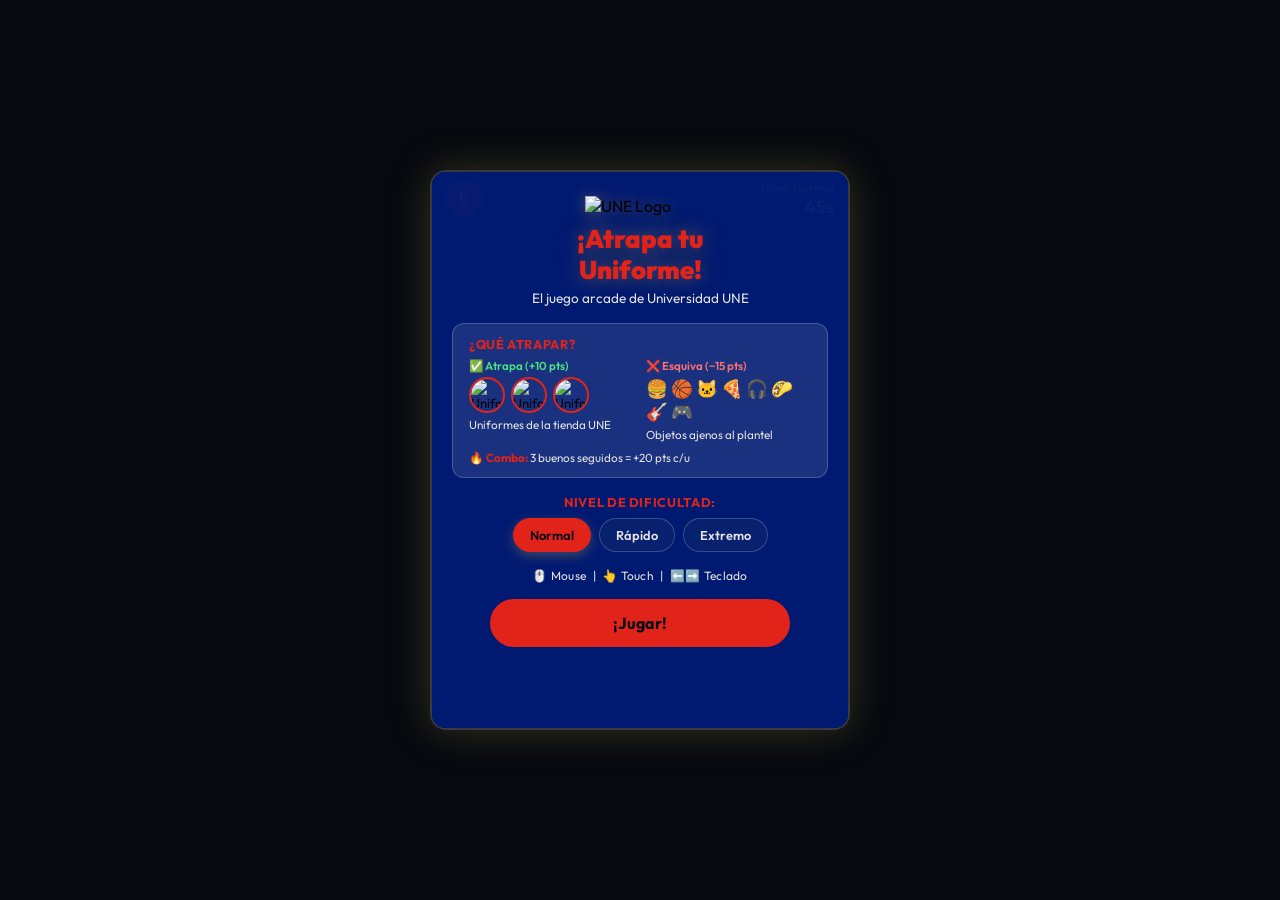
==== index.html @ 5f7579e0 "Primer ajuste" ====
<!doctype html>
<html lang="es">
  <head>
    <meta charset="UTF-8" />
    <meta
      name="viewport"
      content="width=device-width, initial-scale=1.0, maximum-scale=1.0, user-scalable=no"
    />
    <title>¡Atrapa tu Uniforme! – UNE</title>
    <meta
      name="description"
      content="Juego arcade de Universidad UNE. ¡Atrapa los uniformes y acumula puntos!"
    />
    <link rel="preconnect" href="https://fonts.googleapis.com" />
    <link rel="preconnect" href="https://fonts.gstatic.com" crossorigin />
    <link
      href="https://fonts.googleapis.com/css2?family=Outfit:wght@400;600;700;900&display=swap"
      rel="stylesheet"
    />
    <link rel="stylesheet" href="main.css" />
  </head>
  <body>
    <div id="gameWrap">
      <canvas id="c"></canvas>
      <div id="hud" class="hidden">
        <button id="btnPause" class="btn-pause" title="Pausar">⏸</button>
        <div class="hud-score" id="hudScore">0 pts</div>
        <div class="hud-right">
          <div class="hud-round" id="hudRound">Nivel: Normal</div>
          <div class="hud-timer" id="hudTimer">45s</div>
        </div>
      </div>
      <div id="comboToast">🔥 ¡COMBO x<span id="comboNum">3</span>!</div>

      <!-- SCREEN: PAUSE -->
      <div
        class="overlay hidden"
        id="scrPause"
        style="justify-content: center; z-index: 30"
      >
        <div class="game-title">PAUSA</div>
        <button
          class="btn btn-gold"
          id="btnResume"
          style="margin-bottom: 12px; margin-top: 20px"
        >
          ▶ Reanudar
        </button>
        <button
          class="btn btn-gray"
          id="btnRestart"
          style="margin-bottom: 12px"
        >
          🔄 Reiniciar
        </button>
        <button class="btn btn-gray" id="btnExit">🚪 Salir al Menú</button>
      </div>

      <!-- SCREEN: START -->
      <div class="overlay" id="scrStart">
        <img
          class="logo-img"
          src="https://intranet.universidad-une.com/web/image/1820826-e12a11bd/logo%20blanco.png"
          alt="UNE Logo"
        />
        <div class="game-title">¡Atrapa tu<br />Uniforme!</div>
        <div class="game-subtitle">El juego arcade de Universidad UNE</div>
        <div class="legend">
          <h4>¿Qué atrapar?</h4>
          <div class="legend-row">
            <div class="legend-col good">
              <h5>✅ Atrapa (+10 pts)</h5>
              <div class="legend-imgs">
                <img
                  class="legend-thumb"
                  src="https://cdn.shopify.com/s/files/1/0971/1845/4076/files/unestoreuniformes-15.jpg?v=1773875718"
                  alt="Uniforme UNE"
                />
                <img
                  class="legend-thumb"
                  src="https://cdn.shopify.com/s/files/1/0971/1845/4076/files/unestoreuniformes-14.jpg?v=1773875718"
                  alt="Uniforme UNE"
                />
                <img
                  class="legend-thumb"
                  src="https://cdn.shopify.com/s/files/1/0971/1845/4076/files/unestoreuniformes-13.jpg?v=1773875718"
                  alt="Uniforme UNE"
                />
              </div>
              <div class="legend-note">Uniformes de la tienda UNE</div>
            </div>
            <div class="legend-col bad">
              <h5>❌ Esquiva (−15 pts)</h5>
              <div class="legend-emojis">🍔🏀🐱🍕🎧🌮🎸🎮</div>
              <div class="legend-note">Objetos ajenos al plantel</div>
            </div>
          </div>
          <div style="margin-top: 8px; font-size: 0.73rem; color: var(--label)">
            🔥 <b style="color: var(--gold)">Combo:</b> 3 buenos seguidos = +20
            pts c/u
          </div>
        </div>
        <div class="level-selector">
          <label>Nivel de dificultad:</label>
          <div class="level-options">
            <button class="btn-level active" data-level="0">Normal</button>
            <button class="btn-level" data-level="1">Rápido</button>
            <button class="btn-level" data-level="2">Extremo</button>
          </div>
        </div>
        <div class="controls-hint">
          🖱️ Mouse &nbsp;|&nbsp; 👆 Touch &nbsp;|&nbsp; ⬅️➡️ Teclado
        </div>
        <button class="btn btn-gold" id="btnPlay" disabled>
          <span id="btnPlayTxt">Cargando...</span>
        </button>
      </div>

      <!-- SCREEN: GAME OVER + FORM -->
      <div class="overlay hidden" id="scrGameOver">
        <img
          class="logo-img"
          src="https://intranet.universidad-une.com/web/image/website/34/logo/Intranet%20UNE?unique=c33fd40"
          alt="UNE Logo"
        />
        <div
          style="
            font-size: 0.8rem;
            color: var(--label);
            margin-bottom: 4px;
            font-weight: 600;
            text-transform: uppercase;
            letter-spacing: 0.08em;
          "
        >
          Juego terminado
        </div>
        <div class="go-score-big" id="goScore">0</div>
        <div style="font-size: 0.8rem; color: var(--gold); margin-bottom: 2px">
          puntos
        </div>
        <div class="go-msg" id="goMsg"></div>

        <!-- FORM -->
        <div id="captureForm" style="width: 100%">
          <div class="go-divider"></div>
          <div class="form-title">📋 Regístrate para el ranking UNE</div>

          <div id="formStatus" class="status-msg hidden"></div>

          <div class="form-group">
            <label for="fNombre">Nombre *</label>
            <input
              type="text"
              id="fNombre"
              placeholder="Tu nombre"
              maxlength="100"
              autocomplete="given-name"
            />
            <div class="field-error">Mínimo 2 caracteres requeridos</div>
          </div>
          <div class="form-group">
            <label for="fApellidos">Apellidos *</label>
            <input
              type="text"
              id="fApellidos"
              placeholder="Tus apellidos"
              maxlength="100"
              autocomplete="family-name"
            />
            <div class="field-error">Mínimo 2 caracteres requeridos</div>
          </div>
          <div class="form-group">
            <label for="fCorreo">Correo electrónico *</label>
            <input
              type="email"
              id="fCorreo"
              placeholder="tucorreo@ejemplo.com"
              maxlength="200"
              autocomplete="email"
              inputmode="email"
            />
            <div class="field-error">Ingresa un correo válido</div>
          </div>
          <div class="form-group">
            <label for="fTelefono">Teléfono / WhatsApp *</label>
            <input
              type="tel"
              id="fTelefono"
              placeholder="10 dígitos, ej. 3312345678"
              maxlength="20"
              autocomplete="tel"
              inputmode="tel"
            />
            <div class="field-error">Ingresa al menos 10 dígitos</div>
          </div>
          <div class="form-group">
            <label for="fNivel">Nivel / Carrera *</label>
            <select id="fNivel">
              <option value="">— Selecciona tu nivel —</option>
              <option>Secundaria</option>
              <option>Bachillerato</option>
              <option>Ciencias de la Salud</option>
              <option>Gastronomía</option>
              <option>Licenciatura</option>
              <option>Posgrado</option>
            </select>
            <div class="field-error">Selecciona un nivel</div>
          </div>
          <div class="form-group" id="groupCarrera">
            <div class="field-slide" id="slideCarrera">
              <label for="fCarrera">Carrera / Programa *</label>
              <input
                type="text"
                id="fCarrera"
                placeholder="Ej. Medicina, Derecho..."
                maxlength="100"
              />
              <div class="field-error">Mínimo 2 caracteres requeridos</div>
            </div>
          </div>
          <div class="form-group">
            <label for="fPlantel">Plantel *</label>
            <select id="fPlantel">
              <option value="">— Selecciona tu plantel —</option>
              <option>Plantel Torre UNE</option>
              <option>Plantel Tesistán</option>
            </select>
            <div class="field-error">Selecciona un plantel</div>
          </div>

          <input type="hidden" id="fScore" value="0" />
          <input type="hidden" id="fRonda" value="0" />

          <button
            class="btn btn-gold"
            id="btnSubmit"
            style="margin-bottom: 10px"
          >
            <span id="btnSubmitTxt">Enviar mi registro</span>
          </button>
          <div
            id="btnWa"
            class="hidden"
            style="width: 100%; display: none; margin-bottom: 8px"
          >
            <a
              href="https://wa.me/523312345678?text=Hola%20UNE%2C%20jugué%20¡Atrapa%20tu%20Uniforme!"
              target="_blank"
              class="btn btn-green"
              style="text-decoration: none"
            >
              💬 Contactar por WhatsApp
            </a>
          </div>
          <button
            class="btn btn-gray"
            id="btnReplay2"
            style="margin-top: 4px; font-size: 0.85rem"
          >
            Jugar de nuevo sin registrarse
          </button>
        </div>

        <!-- SUCCESS -->
        <div
          id="scrSuccess"
          class="hidden"
          style="
            width: 100%;
            display: none;
            text-align: center;
            padding-top: 20px;
          "
        >
          <div class="success-icon">🎉</div>
          <div class="success-title">¡Registro exitoso!</div>
          <div class="success-sub" id="successSub">
            Gracias, te contactaremos pronto.
          </div>
          <div class="success-pts" id="successPts"></div>
          <button
            class="btn btn-gold"
            id="btnReplaySuccess"
            style="max-width: 100%; margin-top: 8px"
          >
            Jugar de nuevo
          </button>
        </div>
      </div>
    </div>
    <script src="main.js"></script>
  </body>
</html>
---- main.css ----
*,
*::before,
*::after {
  box-sizing: border-box;
  margin: 0;
  padding: 0;
}
:root {
  --color-rojo-une: #e22319;
  --color-azul-une: #001a71;
  --bg: var(--color-azul-une);
  --border: rgba(255, 255, 255, 0.2);
  --gold: var(--color-rojo-une);
  --input-bg: rgba(0, 0, 0, 0.2);
  --label: #e0e0e0;
  --navy: #000c36;
  --red: #ff3b30;
  --green: #34c759;
  --orange: #ff9500;
  --white: #ffffff;
  --canvas-w: 420px;
  --canvas-h: 560px;
}
html,
body {
  height: 100%;
  width: 100%;
  overflow: hidden;
  background: #06090f;
  font-family: "Outfit", sans-serif;
}
body {
  display: flex;
  align-items: center;
  justify-content: center;
  min-height: 100vh;
}
#gameWrap {
  position: relative;
  width: var(--canvas-w);
  max-width: 100vw;
  height: var(--canvas-h);
  max-height: calc(100vh - 0px);
  overflow: hidden;
  border-radius: 16px;
  box-shadow: 0 0 40px rgba(201, 168, 76, 0.25);
  border: 2px solid var(--border);
}
canvas {
  display: block;
  width: 100%;
  height: 100%;
  touch-action: none;
}
/* OVERLAYS */
.overlay {
  position: absolute;
  inset: 0;
  display: flex;
  flex-direction: column;
  align-items: center;
  justify-content: flex-start;
  padding: 24px 20px;
  background: rgba(0, 26, 113, 0.97);
  z-index: 10;
  overflow-y: auto;
  scrollbar-width: thin;
  scrollbar-color: var(--border) transparent;
}
.overlay.hidden {
  display: none;
}
/* LOGO */
.logo-img {
  width: 110px;
  margin-bottom: 8px;
  filter: drop-shadow(0 2px 8px rgba(201, 168, 76, 0.4));
}
/* TITLE */
.game-title {
  font-size: 1.6rem;
  font-weight: 900;
  color: var(--gold);
  text-align: center;
  line-height: 1.2;
  text-shadow: 0 0 20px rgba(201, 168, 76, 0.5);
  margin-bottom: 4px;
}
.game-subtitle {
  font-size: 0.85rem;
  color: var(--label);
  text-align: center;
  margin-bottom: 16px;
}
/* LEGEND */
.legend {
  background: rgba(255, 255, 255, 0.1);
  border: 1px solid var(--border);
  border-radius: 12px;
  padding: 12px 16px;
  width: 100%;
  margin-bottom: 16px;
  font-size: 0.82rem;
}
.legend h4 {
  color: var(--gold);
  font-size: 0.8rem;
  font-weight: 700;
  margin-bottom: 6px;
  text-transform: uppercase;
  letter-spacing: 0.05em;
}
.legend-row {
  display: flex;
  gap: 12px;
  flex-wrap: wrap;
}
.legend-col {
  flex: 1;
  min-width: 120px;
}
.legend-col h5 {
  font-size: 0.72rem;
  font-weight: 600;
  margin-bottom: 4px;
}
.legend-col.good h5 {
  color: #4ade80;
}
.legend-col.bad h5 {
  color: #f87171;
}
.legend-emojis {
  font-size: 1.1rem;
  letter-spacing: 3px;
  color: var(--white);
}
.legend-note {
  display: flex;
  gap: 4px;
  align-items: center;
  margin-top: 4px;
  color: var(--label);
  font-size: 0.73rem;
}
/* LEVEL SELECTOR */
.level-selector {
  width: 100%;
  margin-bottom: 16px;
  text-align: center;
}
.level-selector label {
  color: var(--gold);
  font-size: 0.8rem;
  font-weight: 700;
  text-transform: uppercase;
  letter-spacing: 0.05em;
  margin-bottom: 8px;
  display: block;
}
.level-options {
  display: flex;
  gap: 8px;
  justify-content: center;
}
.btn-level {
  background: rgba(30, 58, 110, 0.25);
  border: 1px solid var(--border);
  color: var(--label);
  padding: 8px 16px;
  border-radius: 20px;
  font-family: "Outfit", sans-serif;
  font-size: 0.8rem;
  font-weight: 600;
  cursor: pointer;
  transition: all 0.2s ease;
}
.btn-level:hover {
  background: rgba(30, 58, 110, 0.4);
}
.btn-level.active {
  background: var(--gold);
  color: #0a0a1a;
  border-color: var(--gold);
  box-shadow: 0 4px 12px rgba(201, 168, 76, 0.3);
}
/* BUTTONS */
.btn {
  display: inline-flex;
  align-items: center;
  justify-content: center;
  gap: 8px;
  padding: 14px 28px;
  border-radius: 30px;
  font-family: "Outfit", sans-serif;
  font-weight: 700;
  font-size: 1rem;
  border: none;
  cursor: pointer;
  transition:
    transform 0.15s,
    box-shadow 0.15s,
    opacity 0.2s;
  width: 100%;
  max-width: 300px;
}
.btn-pause {
  background: var(--color-rojo-une);
  border: 1px solid rgba(255,255,255,0.3);
  color: white;
  width: 36px;
  height: 36px;
  border-radius: 50%;
  font-size: 1.1rem;
  line-height: 1;
  display: flex;
  align-items: center;
  justify-content: center;
  cursor: pointer;
  pointer-events: auto;
  transition: transform 0.2s;
}
.btn-pause:hover {
  transform: scale(1.1);
}
.btn:hover {
  transform: translateY(-2px);
  box-shadow: 0 8px 24px rgba(0, 0, 0, 0.4);
}
.btn:active {
  transform: translateY(0);
}
.btn-gold {
  background: var(--gold);
  color: #0a0a1a;
}
.btn-gold:hover {
  box-shadow: 0 8px 24px rgba(201, 168, 76, 0.4);
}
.btn-green {
  background: #25d366;
  color: var(--white);
}
.btn-gray {
  background: rgba(255, 255, 255, 0.15);
  color: var(--white);
  border: 1px solid var(--border);
}
.btn:disabled {
  opacity: 0.6;
  cursor: not-allowed;
  transform: none;
}
/* HUD */
#hud {
  position: absolute;
  top: 0;
  left: 0;
  right: 0;
  padding: 8px 14px;
  display: flex;
  justify-content: space-between;
  align-items: center;
  background: linear-gradient(to bottom, rgba(0, 26, 113, 0.9), transparent);
  z-index: 5;
  pointer-events: none;
}
.hud-score {
  font-size: 1.3rem;
  font-weight: 900;
  color: var(--gold);
}
.hud-right {
  text-align: right;
}
.hud-round {
  font-size: 0.75rem;
  color: var(--label);
  font-weight: 600;
}
.hud-timer {
  font-size: 1.1rem;
  font-weight: 700;
  color: var(--white);
}
.hud-timer.urgent {
  color: var(--red);
  animation: pulse 0.5s infinite alternate;
}
@keyframes pulse {
  from {
    opacity: 1;
  }
  to {
    opacity: 0.4;
  }
}
/* COMBO TOAST */
#comboToast {
  position: absolute;
  top: 60px;
  left: 50%;
  transform: translateX(-50%) scale(0);
  background: var(--gold);
  color: #0a0a1a;
  padding: 8px 20px;
  border-radius: 20px;
  font-weight: 900;
  font-size: 1rem;
  z-index: 20;
  transition:
    transform 0.25s,
    opacity 0.25s;
  opacity: 0;
  white-space: nowrap;
  pointer-events: none;
}
#comboToast.show {
  transform: translateX(-50%) scale(1);
  opacity: 1;
}
/* GAME OVER */
.go-score-big {
  font-size: 3rem;
  font-weight: 900;
  color: var(--gold);
  text-shadow: 0 0 30px rgba(201, 168, 76, 0.6);
  line-height: 1;
}
.go-msg {
  font-size: 0.9rem;
  color: var(--label);
  text-align: center;
  margin: 6px 0 18px;
}
.go-divider {
  width: 100%;
  height: 1px;
  background: var(--border);
  margin: 16px 0;
}
/* FORM */
.form-title {
  font-size: 1rem;
  font-weight: 700;
  color: var(--white);
  margin-bottom: 12px;
  text-align: center;
}
.form-group {
  width: 100%;
  margin-bottom: 12px;
}
label {
  display: block;
  font-size: 13px;
  color: var(--label);
  margin-bottom: 5px;
  font-weight: 600;
}
input[type="text"],
select {
  width: 100%;
  background: var(--input-bg);
  border: 1.5px solid var(--border);
  border-radius: 10px;
  padding: 0 14px;
  height: 48px;
  color: var(--white);
  font-family: "Outfit", sans-serif;
  font-size: 0.9rem;
  outline: none;
  transition:
    border-color 0.2s,
    box-shadow 0.2s;
  -webkit-appearance: none;
  appearance: none;
}
input[type="text"]:focus,
select:focus {
  border-color: var(--gold);
  box-shadow: 0 0 0 3px rgba(201, 168, 76, 0.15);
}
select {
  background-image: url("data:image/svg+xml,%3Csvg xmlns='http://www.w3.org/2000/svg' width='12' height='8' viewBox='0 0 12 8'%3E%3Cpath fill='%238ab4e0' d='M6 8L0 0h12z'/%3E%3C/svg%3E");
  background-repeat: no-repeat;
  background-position: right 14px center;
  padding-right: 36px;
}
.field-slide {
  overflow: hidden;
  max-height: 0;
  opacity: 0;
  transition:
    max-height 0.35s ease,
    opacity 0.35s ease;
}
.field-slide.visible {
  max-height: 120px;
  opacity: 1;
}
.status-msg {
  display: flex;
  align-items: center;
  gap: 10px;
  border-radius: 10px;
  padding: 12px 14px;
  font-size: 0.85rem;
  font-weight: 600;
  margin-bottom: 12px;
  width: 100%;
  line-height: 1.3;
}
.status-msg.hidden {
  display: none;
}
.status-msg.error {
  background: rgba(231, 76, 60, 0.12);
  border: 1px solid rgba(231, 76, 60, 0.4);
  color: #ff7b6b;
}
.status-msg.warn {
  background: rgba(243, 156, 18, 0.12);
  border: 1px solid rgba(243, 156, 18, 0.4);
  color: #f5b942;
}
.status-msg.ok {
  background: rgba(46, 204, 113, 0.12);
  border: 1px solid rgba(46, 204, 113, 0.4);
  color: #5de08a;
}
.spinner {
  width: 16px;
  height: 16px;
  border: 2px solid transparent;
  border-top-color: currentColor;
  border-radius: 50%;
  animation: spin 0.7s linear infinite;
  flex-shrink: 0;
}
@keyframes spin {
  to {
    transform: rotate(360deg);
  }
}
/* SUCCESS SCREEN */
.success-icon {
  font-size: 3.5rem;
  margin-bottom: 8px;
}
.success-title {
  font-size: 1.4rem;
  font-weight: 900;
  color: var(--gold);
  text-align: center;
  margin-bottom: 6px;
}
.success-sub {
  font-size: 0.88rem;
  color: var(--label);
  text-align: center;
  margin-bottom: 6px;
}
.success-pts {
  font-size: 1.1rem;
  font-weight: 700;
  color: var(--white);
  margin-bottom: 20px;
}
/* Error field */
.field-error {
  font-size: 0.72rem;
  color: #ff7b6b;
  margin-top: 3px;
  display: none;
}
input.invalid,
select.invalid {
  border-color: #e74c3c;
}
input.invalid ~ .field-error,
select.invalid ~ .field-error {
  display: block;
}
/* LEGEND THUMBNAILS */
.legend-imgs {
  display: flex;
  gap: 6px;
  flex-wrap: wrap;
  margin-bottom: 4px;
}
.legend-thumb {
  width: 36px;
  height: 36px;
  border-radius: 50%;
  object-fit: cover;
  border: 2px solid var(--gold);
  flex-shrink: 0;
}
/* CONTROLS HINT */
.controls-hint {
  font-size: 0.75rem;
  color: var(--label);
  margin-bottom: 16px;
  text-align: center;
  letter-spacing: 0.02em;
}
/* INPUT EMAIL / TEL */
input[type="email"],
input[type="tel"] {
  width: 100%;
  background: var(--input-bg);
  border: 1.5px solid var(--border);
  border-radius: 10px;
  padding: 0 14px;
  height: 48px;
  color: var(--white);
  font-family: "Outfit", sans-serif;
  font-size: 0.9rem;
  outline: none;
  transition: border-color 0.2s, box-shadow 0.2s;
  -webkit-appearance: none;
  appearance: none;
}
input[type="email"]:focus,
input[type="tel"]:focus {
  border-color: var(--gold);
  box-shadow: 0 0 0 3px rgba(201, 168, 76, 0.15);
}
input[type="email"].invalid,
input[type="tel"].invalid {
  border-color: #e74c3c;
}
@media (max-width: 440px) {
  #gameWrap {
    border-radius: 0;
    border-left: none;
    border-right: none;
    height: 100vh;
    max-height: 100vh;
  }
}
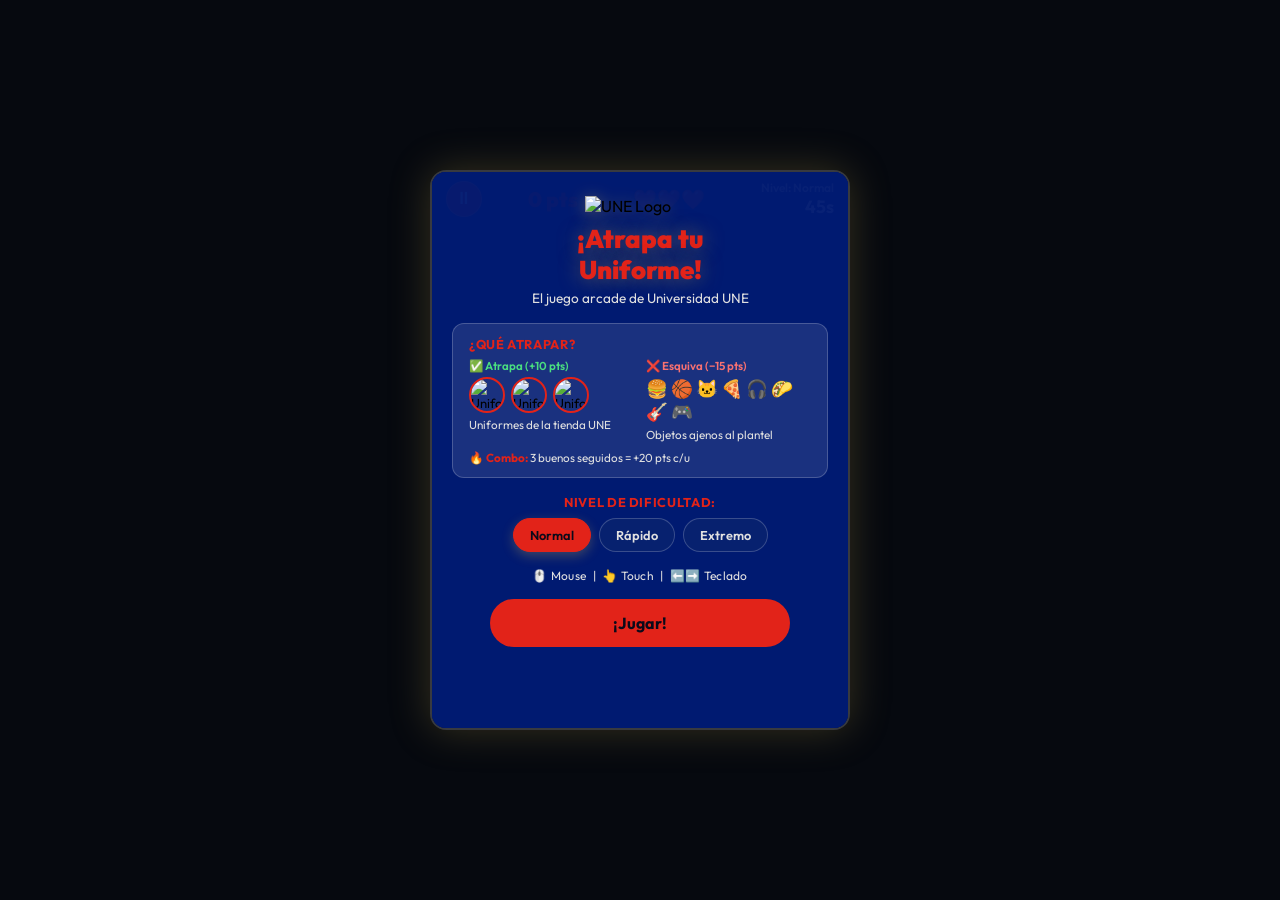
==== commit 3f6fc6a2: "Correción de primeros ajustes retro" ====
--- a/index.html
+++ b/index.html
@@ -6,7 +6,7 @@
       name="viewport"
       content="width=device-width, initial-scale=1.0, maximum-scale=1.0, user-scalable=no"
     />
-    <title>¡Atrapa tu Uniforme! – UNE</title>
+    <title>¡Atrapa tu Uniforme! - UNE</title>
     <meta
       name="description"
       content="Juego arcade de Universidad UNE. ¡Atrapa los uniformes y acumula puntos!"
@@ -25,6 +25,13 @@
       <div id="hud" class="hidden">
         <button id="btnPause" class="btn-pause" title="Pausar">⏸</button>
         <div class="hud-score" id="hudScore">0 pts</div>
+        <div
+          class="hud-lives"
+          id="hudLives"
+          style="font-size: 1.2rem; margin: 0 10px"
+        >
+          ❤️❤️❤️
+        </div>
         <div class="hud-right">
           <div class="hud-round" id="hudRound">Nivel: Normal</div>
           <div class="hud-timer" id="hudTimer">45s</div>
@@ -120,7 +127,7 @@
       <div class="overlay hidden" id="scrGameOver">
         <img
           class="logo-img"
-          src="https://intranet.universidad-une.com/web/image/website/34/logo/Intranet%20UNE?unique=c33fd40"
+          src="https://intranet.universidad-une.com/web/image/1820826-e12a11bd/logo%20blanco.png"
           alt="UNE Logo"
         />
         <div
@@ -260,6 +267,13 @@
           >
             Jugar de nuevo sin registrarse
           </button>
+          <button
+            class="btn btn-gray"
+            id="btnExit2"
+            style="margin-top: 4px; font-size: 0.85rem"
+          >
+            Ir al menú principal
+          </button>
         </div>
 
         <!-- SUCCESS -->
--- a/main.css
+++ b/main.css
@@ -526,6 +526,201 @@
 input[type="tel"]:focus {
   border-color: var(--gold);
   box-shadow: 0 0 0 3px rgba(201, 168, 76, 0.15);
+  margin: 6px 0 18px;
+}
+.go-divider {
+  width: 100%;
+  height: 1px;
+  background: var(--border);
+  margin: 16px 0;
+}
+/* FORM */
+.form-title {
+  font-size: 1rem;
+  font-weight: 700;
+  color: var(--white);
+  margin-bottom: 12px;
+  text-align: center;
+}
+.form-group {
+  width: 100%;
+  margin-bottom: 12px;
+}
+label {
+  display: block;
+  font-size: 13px;
+  color: var(--label);
+  margin-bottom: 5px;
+  font-weight: 600;
+}
+input[type="text"],
+select {
+  width: 100%;
+  background: var(--input-bg);
+  border: 1.5px solid var(--border);
+  border-radius: 10px;
+  padding: 0 14px;
+  height: 48px;
+  color: var(--white);
+  font-family: "Outfit", sans-serif;
+  font-size: 0.9rem;
+  outline: none;
+  transition:
+    border-color 0.2s,
+    box-shadow 0.2s;
+  -webkit-appearance: none;
+  appearance: none;
+}
+input[type="text"]:focus,
+select:focus {
+  border-color: var(--gold);
+  box-shadow: 0 0 0 3px rgba(201, 168, 76, 0.15);
+}
+select {
+  background-image: url("data:image/svg+xml,%3Csvg xmlns='http://www.w3.org/2000/svg' width='12' height='8' viewBox='0 0 12 8'%3E%3Cpath fill='%238ab4e0' d='M6 8L0 0h12z'/%3E%3C/svg%3E");
+  background-repeat: no-repeat;
+  background-position: right 14px center;
+  padding-right: 36px;
+}
+.field-slide {
+  overflow: hidden;
+  max-height: 0;
+  opacity: 0;
+  transition:
+    max-height 0.35s ease,
+    opacity 0.35s ease;
+}
+.field-slide.visible {
+  max-height: 120px;
+  opacity: 1;
+}
+.status-msg {
+  display: flex;
+  align-items: center;
+  gap: 10px;
+  border-radius: 10px;
+  padding: 12px 14px;
+  font-size: 0.85rem;
+  font-weight: 600;
+  margin-bottom: 12px;
+  width: 100%;
+  line-height: 1.3;
+}
+.status-msg.hidden {
+  display: none;
+}
+.status-msg.error {
+  background: rgba(231, 76, 60, 0.12);
+  border: 1px solid rgba(231, 76, 60, 0.4);
+  color: #ff7b6b;
+}
+.status-msg.warn {
+  background: rgba(243, 156, 18, 0.12);
+  border: 1px solid rgba(243, 156, 18, 0.4);
+  color: #f5b942;
+}
+.status-msg.ok {
+  background: rgba(46, 204, 113, 0.12);
+  border: 1px solid rgba(46, 204, 113, 0.4);
+  color: #5de08a;
+}
+.spinner {
+  width: 16px;
+  height: 16px;
+  border: 2px solid transparent;
+  border-top-color: currentColor;
+  border-radius: 50%;
+  animation: spin 0.7s linear infinite;
+  flex-shrink: 0;
+}
+@keyframes spin {
+  to {
+    transform: rotate(360deg);
+  }
+}
+/* SUCCESS SCREEN */
+.success-icon {
+  font-size: 3.5rem;
+  margin-bottom: 8px;
+}
+.success-title {
+  font-size: 1.4rem;
+  font-weight: 900;
+  color: var(--gold);
+  text-align: center;
+  margin-bottom: 6px;
+}
+.success-sub {
+  font-size: 0.88rem;
+  color: var(--label);
+  text-align: center;
+  margin-bottom: 6px;
+}
+.success-pts {
+  font-size: 1.1rem;
+  font-weight: 700;
+  color: var(--white);
+  margin-bottom: 20px;
+}
+/* Error field */
+.field-error {
+  font-size: 0.72rem;
+  color: #ff7b6b;
+  margin-top: 3px;
+  display: none;
+}
+input.invalid,
+select.invalid {
+  border-color: #e74c3c;
+}
+input.invalid ~ .field-error,
+select.invalid ~ .field-error {
+  display: block;
+}
+/* LEGEND THUMBNAILS */
+.legend-imgs {
+  display: flex;
+  gap: 6px;
+  flex-wrap: wrap;
+  margin-bottom: 4px;
+}
+.legend-thumb {
+  width: 36px;
+  height: 36px;
+  border-radius: 50%;
+  object-fit: cover;
+  border: 2px solid var(--gold);
+  flex-shrink: 0;
+}
+/* CONTROLS HINT */
+.controls-hint {
+  font-size: 0.75rem;
+  color: var(--label);
+  margin-bottom: 16px;
+  text-align: center;
+  letter-spacing: 0.02em;
+}
+/* INPUT EMAIL / TEL */
+input[type="email"],
+input[type="tel"] {
+  width: 100%;
+  background: var(--input-bg);
+  border: 1.5px solid var(--border);
+  border-radius: 10px;
+  padding: 0 14px;
+  height: 48px;
+  color: var(--white);
+  font-family: "Outfit", sans-serif;
+  font-size: 0.9rem;
+  outline: none;
+  transition: border-color 0.2s, box-shadow 0.2s;
+  -webkit-appearance: none;
+  appearance: none;
+}
+input[type="email"]:focus,
+input[type="tel"]:focus {
+  border-color: var(--gold);
+  box-shadow: 0 0 0 3px rgba(201, 168, 76, 0.15);
 }
 input[type="email"].invalid,
 input[type="tel"].invalid {
@@ -540,3 +735,19 @@
     max-height: 100vh;
   }
 }
+
+.life-lost {
+  animation: lifeLostAnim 0.6s cubic-bezier(0.36, 0.07, 0.19, 0.97) both;
+  color: #ff3b30 !important;
+  text-shadow: 0 0 15px rgba(255, 59, 48, 0.8);
+}
+
+@keyframes lifeLostAnim {
+  0% { transform: scale(1); }
+  15% { transform: scale(1.6) translateX(-4px); }
+  30% { transform: scale(1.6) translateX(4px); }
+  45% { transform: scale(1.4) translateX(-4px); }
+  60% { transform: scale(1.4) translateX(4px); }
+  75% { transform: scale(1.2) translateX(-2px); }
+  100% { transform: scale(1); }
+}
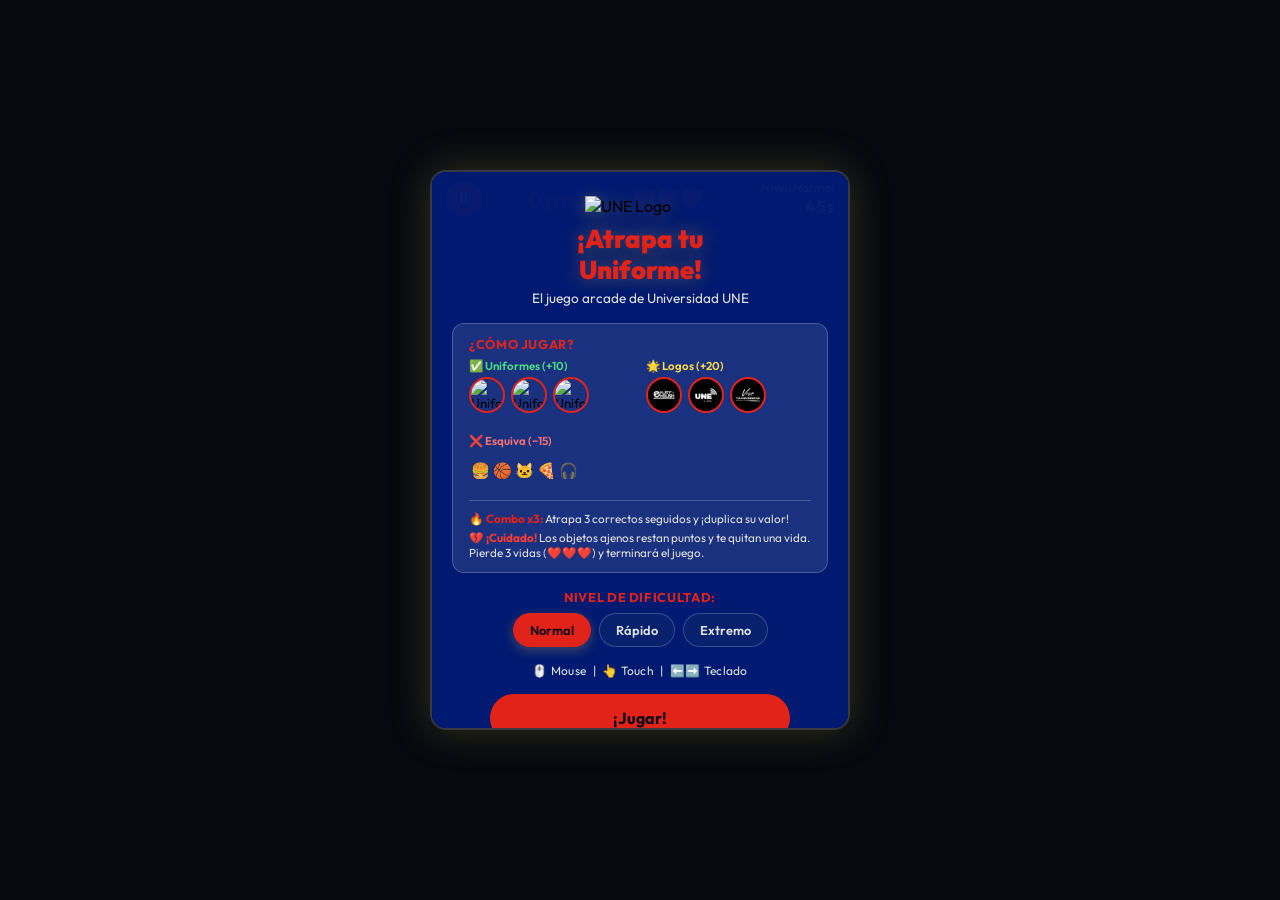
==== commit 7906ec2d: "mejoras finales" ====
--- a/index.html
+++ b/index.html
@@ -73,38 +73,90 @@
         <div class="game-title">¡Atrapa tu<br />Uniforme!</div>
         <div class="game-subtitle">El juego arcade de Universidad UNE</div>
         <div class="legend">
-          <h4>¿Qué atrapar?</h4>
-          <div class="legend-row">
+          <h4>¿Cómo jugar?</h4>
+          <div class="legend-row" style="margin-bottom: 12px; row-gap: 16px">
             <div class="legend-col good">
-              <h5>✅ Atrapa (+10 pts)</h5>
+              <h5>✅ Uniformes (+10)</h5>
               <div class="legend-imgs">
                 <img
                   class="legend-thumb"
                   src="https://cdn.shopify.com/s/files/1/0971/1845/4076/files/unestoreuniformes-15.jpg?v=1773875718"
-                  alt="Uniforme UNE"
+                  alt="Uniforme"
                 />
                 <img
                   class="legend-thumb"
                   src="https://cdn.shopify.com/s/files/1/0971/1845/4076/files/unestoreuniformes-14.jpg?v=1773875718"
-                  alt="Uniforme UNE"
+                  alt="Uniforme"
                 />
                 <img
                   class="legend-thumb"
                   src="https://cdn.shopify.com/s/files/1/0971/1845/4076/files/unestoreuniformes-13.jpg?v=1773875718"
-                  alt="Uniforme UNE"
+                  alt="Uniforme"
                 />
               </div>
-              <div class="legend-note">Uniformes de la tienda UNE</div>
-            </div>
+            </div>
+
+            <div class="legend-col good">
+              <h5 style="color: #ffda47">🌟 Logos (+20)</h5>
+              <div class="legend-imgs">
+                <img
+                  class="legend-thumb"
+                  src="logos/enjoy.png"
+                  style="background: #000000; object-fit: contain; padding: 2px"
+                  alt="Logo"
+                />
+                <img
+                  class="legend-thumb"
+                  src="logos/linea.png"
+                  style="background: #000000; object-fit: contain; padding: 2px"
+                  alt="Logo"
+                />
+                <img
+                  class="legend-thumb"
+                  src="logos/vtu.png"
+                  style="background: #000000; object-fit: contain; padding: 2px"
+                  alt="Logo"
+                />
+              </div>
+            </div>
+
             <div class="legend-col bad">
-              <h5>❌ Esquiva (−15 pts)</h5>
-              <div class="legend-emojis">🍔🏀🐱🍕🎧🌮🎸🎮</div>
-              <div class="legend-note">Objetos ajenos al plantel</div>
-            </div>
-          </div>
-          <div style="margin-top: 8px; font-size: 0.73rem; color: var(--label)">
-            🔥 <b style="color: var(--gold)">Combo:</b> 3 buenos seguidos = +20
-            pts c/u
+              <h5>❌ Esquiva (−15)</h5>
+              <div
+                class="legend-emojis"
+                style="
+                  font-size: 0.95rem;
+                  display: flex;
+                  align-items: center;
+                  height: 36px;
+                  border: 2px solid transparent;
+                "
+              >
+                🍔🏀🐱🍕🎧
+              </div>
+            </div>
+          </div>
+
+          <div
+            style="
+              font-size: 0.73rem;
+              color: var(--label);
+              display: flex;
+              flex-direction: column;
+              gap: 4px;
+              border-top: 1px solid var(--border);
+              padding-top: 10px;
+            "
+          >
+            <div>
+              🔥 <b style="color: var(--gold)">Combo x3:</b> Atrapa 3 correctos
+              seguidos y ¡duplica su valor!
+            </div>
+            <div>
+              💔 <b style="color: var(--red)">¡Cuidado!</b> Los objetos ajenos
+              restan puntos y te quitan una vida. Pierde 3 vidas (❤️❤️❤️) y
+              terminará el juego.
+            </div>
           </div>
         </div>
         <div class="level-selector">
@@ -239,41 +291,55 @@
           <input type="hidden" id="fScore" value="0" />
           <input type="hidden" id="fRonda" value="0" />
 
-          <button
-            class="btn btn-gold"
-            id="btnSubmit"
-            style="margin-bottom: 10px"
+          <div
+            style="
+              display: flex;
+              flex-direction: column;
+              align-items: center;
+              width: 100%;
+            "
           >
-            <span id="btnSubmitTxt">Enviar mi registro</span>
-          </button>
-          <div
-            id="btnWa"
-            class="hidden"
-            style="width: 100%; display: none; margin-bottom: 8px"
-          >
-            <a
-              href="https://wa.me/523312345678?text=Hola%20UNE%2C%20jugué%20¡Atrapa%20tu%20Uniforme!"
-              target="_blank"
-              class="btn btn-green"
-              style="text-decoration: none"
+            <button
+              class="btn btn-gold"
+              id="btnSubmit"
+              style="margin-bottom: 10px"
             >
-              💬 Contactar por WhatsApp
-            </a>
-          </div>
-          <button
-            class="btn btn-gray"
-            id="btnReplay2"
-            style="margin-top: 4px; font-size: 0.85rem"
-          >
-            Jugar de nuevo sin registrarse
-          </button>
-          <button
-            class="btn btn-gray"
-            id="btnExit2"
-            style="margin-top: 4px; font-size: 0.85rem"
-          >
-            Ir al menú principal
-          </button>
+              <span id="btnSubmitTxt">Enviar mi registro</span>
+            </button>
+            <div
+              id="btnWa"
+              class="hidden"
+              style="
+                width: 100%;
+                text-align: center;
+                display: none;
+                margin-bottom: 8px;
+              "
+            >
+              <a
+                href="https://wa.me/523312345678?text=Hola%20UNE%2C%20jugué%20¡Atrapa%20tu%20Uniforme!"
+                target="_blank"
+                class="btn btn-green"
+                style="text-decoration: none; margin: 0 auto"
+              >
+                💬 Contactar por WhatsApp
+              </a>
+            </div>
+            <button
+              class="btn btn-gray"
+              id="btnReplay2"
+              style="margin-top: 4px; font-size: 0.85rem"
+            >
+              Jugar de nuevo sin registrarse
+            </button>
+            <button
+              class="btn btn-gray"
+              id="btnExit2"
+              style="margin-top: 8px; font-size: 0.85rem"
+            >
+              Ir al menú principal
+            </button>
+          </div>
         </div>
 
         <!-- SUCCESS -->
